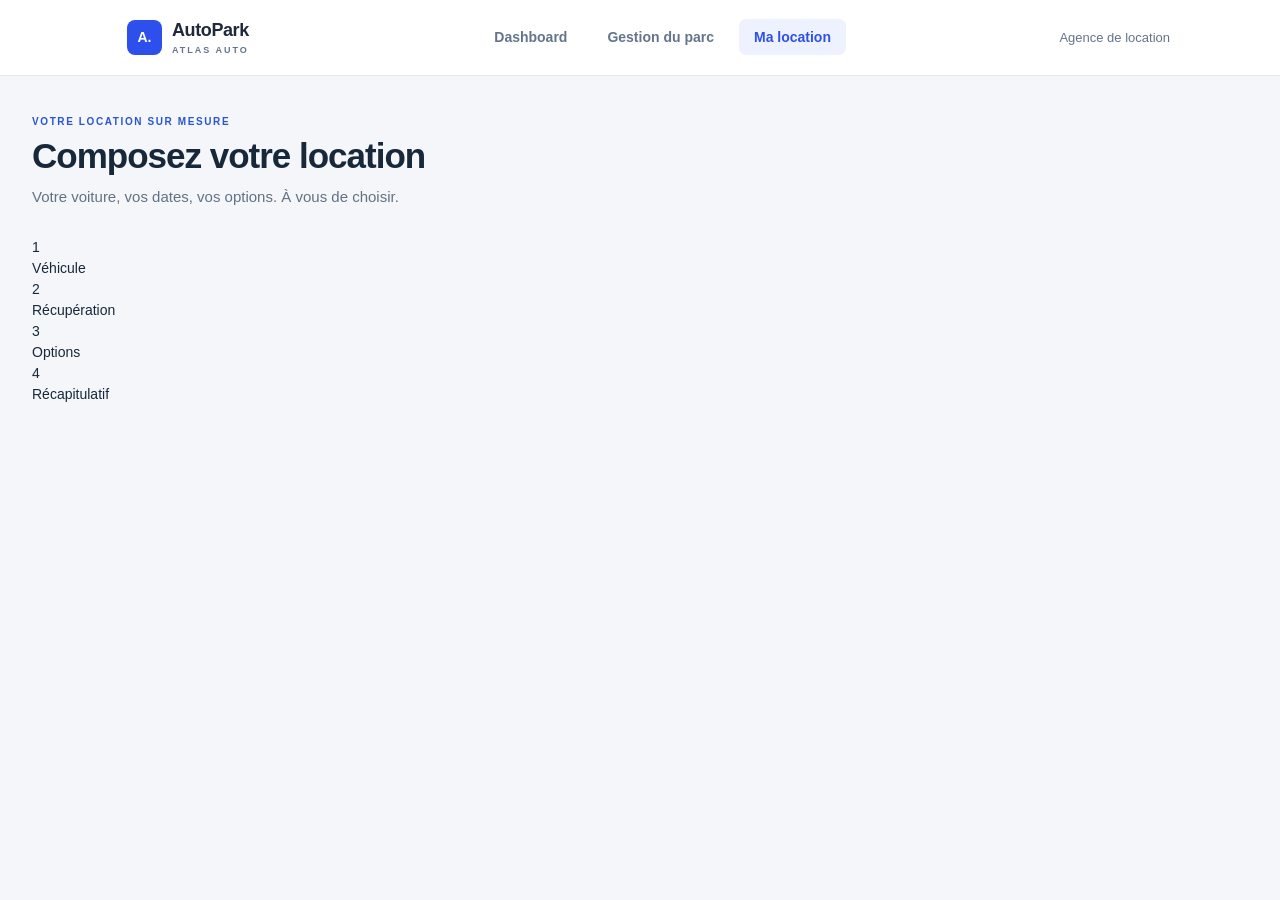
==== index.html @ d65e4b57 "preparation de milieux de travail" ====
<!DOCTYPE html>
<html lang="fr">

<head>
    <meta charset="UTF-8">
    <meta name="viewport" content="width=device-width, initial-scale=1.0">
    <link rel="stylesheet" href="css/style.css">
    <title>AutoPark - Ma location</title>
</head>

<body>

    <!-- HEADER -->
    <header class="header">
        <nav class="navbar">

            <!-- LOGO -->
            <a href="index.html" class="logo">
                <div class="logo-icon">A.</div>

                <div class="logo-text">
                    <h2>AutoPark</h2>
                    <span>ATLAS AUTO</span>
                </div>
            </a>

            <!-- NAVIGATION -->
            <ul class="nav-links">
                <li>
                    <a href="index.html">Dashboard</a>
                </li>

                <li>
                    <a href="voitures.html">Gestion du parc</a>
                </li>
                <li>
                    <a href="location.html" class="active">Ma location</a>
                </li>
            </ul>
            <!-- RIGHT TEXT -->
            <div class="nav-right">
                <span>Agence de location</span>
            </div>
        </nav>
    </header>
    <!-- MAIN -->
   <main id="contenu" class="container main-content">
    <section class="page-intro" aria-labelledby="titre-page">
        <p class="eyebrow">VOTRE LOCATION SUR MESURE</p>
        <h1 id="titre-page">Composez votre location</h1>
        <p>Votre voiture, vos dates, vos options. À vous de choisir.</p>
    </section>
    <section class="ligne">
    <span><p>1</p>Véhicule</span>
    <span><p>2</p>Récupération</span>
    <span><p>3</p>Options</span>
    <span><p>4</p>Récapitulatif</span>


    </section>






   </main>


</body>

</html>
---- css/style.css ----
:root {
  --page: #f4f6fa;
  --surface: #ffffff;
  --text: #18283b;
  --muted: #627184;
  --border: #dbe2eb;
  --primary: #2855d7;
  --primary-dark: #1e41a6;
  --radius: 14px;
}
* {
  box-sizing: border-box;
}
body {
  margin: 0;
  background: var(--page);
  color: var(--text);
  font-family: Arial, Helvetica, sans-serif;
  font-size: 14px;
  line-height: 1.5;
}
button,
input,
select {
  font: inherit;
}
a {
  color: inherit;
}
button,
select {
  cursor: pointer;
}
button {
  border: 0;
}
[hidden] {
  display: none !important;
}
.container {
  width: min(1240px, calc(100% - 64px));
  margin: 0 auto;
}
.site-header {
  background: var(--surface);
  border-bottom: 1px solid var(--border);
}
.header-content {
  min-height: 88px;
  display: flex;
  align-items: center;
  justify-content: space-between;
  gap: 28px;
}
.brand {
  display: flex;
  gap: 12px;
  align-items: center;
  text-decoration: none;
  font-size: 22px;
  font-weight: 800;
  letter-spacing: -0.7px;
}
.brand-mark {
  display: flex;
  align-items: center;
  justify-content: center;
  width: 44px;
  height: 44px;
  border-radius: 12px;
  background: var(--primary);
  color: white;
  font-size: 29px;
}
.brand-mark span {
  color: #c4d2ff;
}
.brand small {
  display: block;
  color: var(--muted);
  font-size: 9px;
  letter-spacing: 2.3px;
}
nav {
  display: flex;
  gap: 8px;
}
nav a {
  padding: 11px 17px;
  border-radius: 8px;
  color: var(--muted);
  font-weight: 700;
  text-decoration: none;
}
nav a:hover {
  background: #f2f5fb;
  color: var(--text);
}
nav a[aria-current="page"] {
  background: #ecf1ff;
  color: #2449b5;
}
.agency-label {
  color: var(--muted);
  font-size: 12px;
}
.main-content {
  padding-top: 38px;
  padding-bottom: 30px;
}
.page-intro {
  margin-bottom: 28px;
}
.eyebrow {
  margin: 0 0 6px;
  color: var(--primary);
  font-size: 10px;
  font-weight: 800;
  letter-spacing: 1.6px;
}
h1,
h2,
h3,
p {
  margin-top: 0;
}
h1 {
  margin-bottom: 9px;
  font-size: clamp(26px, 3vw, 35px);
  line-height: 1.2;
  letter-spacing: -1px;
}
.page-intro > p:last-child {
  margin-bottom: 0;
  color: var(--muted);
  font-size: 15px;
}
h2 {
  margin-bottom: 0;
  font-size: 19px;
  letter-spacing: -0.4px;
}
.panel {
  padding: 26px;
  margin-bottom: 24px;
  border: 1px solid var(--border);
  border-radius: var(--radius);
  background: var(--surface);
  box-shadow: 0 3px 10px #18283b04;
}
.section-heading {
  display: flex;
  justify-content: space-between;
  align-items: center;
  gap: 16px;
  margin-bottom: 24px;
}
.section-note {
  color: var(--muted);
  font-size: 12px;
}
.form-grid {
  display: grid;
  grid-template-columns: repeat(3, minmax(0, 1fr));
  gap: 17px 22px;
}
.field {
  display: flex;
  flex-direction: column;
  min-width: 0;
}
label {
  margin-bottom: 7px;
  font-size: 12px;
  font-weight: 700;
}
label span {
  color: var(--primary);
}
input,
select {
  width: 100%;
  min-height: 44px;
  padding: 10px 12px;
  border: 1px solid #cbd5e1;
  border-radius: 7px;
  background: white;
  color: var(--text);
}
input::placeholder {
  color: #778393;
}
input:focus,
select:focus {
  outline: 3px solid #dce5ff;
  border-color: var(--primary);
}
input[aria-invalid="true"],
select[aria-invalid="true"] {
  border-color: #b42336;
}
.field-help {
  margin-top: 5px;
  color: var(--muted);
  font-size: 11px;
}
.field-error {
  margin-top: 5px;
  color: #ae2134;
  font-size: 12px;
}
.field-error:empty {
  display: none;
}
.form-footer {
  display: flex;
  justify-content: space-between;
  align-items: center;
  gap: 18px;
  border-top: 1px solid #edf0f5;
  padding-top: 20px;
  margin-top: 22px;
}
.form-actions {
  display: flex;
  gap: 10px;
  margin-left: auto;
}
.button {
  display: inline-flex;
  align-items: center;
  justify-content: center;
  min-height: 42px;
  padding: 10px 16px;
  border: 1px solid transparent;
  border-radius: 7px;
  font-weight: 700;
  font-size: 12px;
  white-space: nowrap;
}
.button-primary {
  background: var(--primary);
  color: white;
}
.button-primary:hover {
  background: var(--primary-dark);
}
.button-secondary {
  background: white;
  border-color: #cbd5e1;
  color: #4b5a6c;
}
.button-secondary:hover {
  background: #f3f6fa;
}
.button-edit {
  background: #edf2ff;
  color: #284cae;
}
.button-edit:hover {
  background: #dee7ff;
}
.button-delete {
  background: #fff0f1;
  color: #a52b3b;
}
.button-delete:hover {
  background: #ffdde1;
}
.feedback {
  margin: 0;
  font-size: 13px;
}
.feedback.success {
  color: #167348;
}
.feedback.error {
  color: #ae2134;
}
.inventory-panel {
  padding-bottom: 0;
  overflow: hidden;
}
.toolbar {
  display: grid;
  grid-template-columns: minmax(210px, 2fr) repeat(3, minmax(130px, 1fr)) auto;
  align-items: end;
  gap: 12px;
  margin-bottom: 24px;
}
.toolbar .button {
  min-height: 44px;
}
.inventory-feedback:not(:empty) {
  margin-bottom: 16px;
}
.table-scroll {
  overflow-x: auto;
}
table {
  width: 100%;
  border-collapse: collapse;
  text-align: left;
  white-space: nowrap;
}
th {
  padding: 13px 12px;
  background: #f6f8fc;
  color: #617084;
  font-size: 10px;
  text-transform: uppercase;
  letter-spacing: 0.7px;
}
th:first-child {
  border-radius: 7px 0 0 7px;
}
th:last-child {
  border-radius: 0 7px 7px 0;
}
td {
  padding: 18px 12px;
  border-bottom: 1px solid #edf0f5;
  font-size: 12px;
}
tbody tr:last-child td {
  border-bottom: none;
}
tbody tr:hover {
  background: #fbfcff;
}
.registration {
  padding: 4px 7px;
  border: 1px solid #e0e6ee;
  border-radius: 4px;
  color: #506075;
  font-family: monospace;
  font-size: 11px;
}
.price {
  font-weight: 700;
}
.price span {
  font-size: 10px;
  font-weight: 400;
  color: var(--muted);
}
.badge {
  display: inline-flex;
  align-items: center;
  gap: 6px;
  padding: 5px 9px;
  border-radius: 5px;
  font-weight: 700;
  font-size: 10px;
}
.badge::before {
  content: "";
  width: 5px;
  height: 5px;
  border-radius: 50%;
  background: currentColor;
}
.badge-disponible {
  background: #eaf7f0;
  color: #1d7048;
}
.badge-louee {
  background: #eaf0ff;
  color: #2c53b1;
}
.badge-maintenance {
  background: #fff4df;
  color: #8a5910;
}
.row-actions {
  display: flex;
  gap: 7px;
}
.row-actions .button {
  min-height: 34px;
  padding: 7px 9px;
  font-size: 10px;
}
.empty-state {
  padding: 36px 16px;
  text-align: center;
  color: var(--muted);
}
.empty-state h3 {
  color: var(--text);
  font-size: 16px;
}
.empty-state p {
  margin-bottom: 0;
}
.table-footer {
  display: flex;
  justify-content: space-between;
  gap: 12px;
  margin-top: 5px;
  padding: 15px 0;
  border-top: 1px solid var(--border);
  color: var(--muted);
  font-size: 10px;
}
.site-footer {
  display: flex;
  justify-content: space-between;
  gap: 16px;
  padding-bottom: 28px;
  color: var(--muted);
  font-size: 11px;
}
.site-footer > span {
  color: var(--text);
  font-weight: 800;
}
.site-footer p {
  margin: 0;
}
:focus-visible {
  outline: 3px solid #2855d7;
  outline-offset: 3px;
}
.sr-only {
  position: absolute;
  width: 1px;
  height: 1px;
  padding: 0;
  margin: -1px;
  overflow: hidden;
  clip: rect(0, 0, 0, 0);
  white-space: nowrap;
  border: 0;
}
.skip-link {
  position: absolute;
  top: 8px;
  left: 8px;
  z-index: 10;
  padding: 10px;
  background: white;
  transform: translateY(-160%);
}
.skip-link:focus {
  transform: translateY(0);
}
@media (max-width: 1100px) {
  .toolbar {
    grid-template-columns: repeat(3, minmax(0, 1fr));
  }
  .search-field {
    grid-column: span 2;
  }
  .agency-label {
    display: none;
  }
}
@media (max-width: 760px) {
  .container {
    width: calc(100% - 32px);
  }
  .header-content {
    flex-wrap: wrap;
    gap: 14px;
    padding: 18px 0;
  }
  nav {
    width: 100%;
  }
  nav a {
    flex: 1;
    text-align: center;
    padding: 10px;
  }
  .main-content {
    padding-top: 28px;
  }
  .panel {
    padding: 20px;
  }
  .inventory-panel {
    padding-bottom: 0;
  }
  .section-heading {
    align-items: flex-start;
    flex-direction: column;
    gap: 8px;
  }
  .form-grid {
    grid-template-columns: repeat(2, minmax(0, 1fr));
  }
  .toolbar {
    grid-template-columns: repeat(2, minmax(0, 1fr));
  }
  .search-field {
    grid-column: 1 / -1;
  }
  .table-footer {
    flex-direction: column;
    gap: 4px;
  }
}
@media (max-width: 480px) {
  .form-grid,
  .toolbar {
    grid-template-columns: 1fr;
  }
  .form-footer,
  .form-actions {
    flex-direction: column;
    align-items: stretch;
    width: 100%;
  }
  .form-actions {
    margin-left: 0;
  }
  .site-footer {
    flex-direction: column;
    gap: 5px;
  }
}




/* dashboard */
* {
    margin: 0;
    padding: 0;
    box-sizing: border-box;
}

.header {
    width: 100%;
    background-color: white;
    border-bottom: 1px solid #e2e8f0;
}

.navbar {
    max-width: 1100px;
    min-height: 75px;
    margin: auto;
    padding: 0 20px;

    display: flex;
    justify-content: space-between;
    align-items: center;
}

.logo {
    display: flex;
    align-items: center;
    gap: 10px;
    text-decoration: none;
    color: #1e293b;
}

.logo-icon {
    width: 35px;
    height: 35px;
    background-color: #2d50ed;
    color: white;
    border-radius: 8px;

    display: flex;
    justify-content: center;
    align-items: center;

    font-weight: bold;
}

.logo-text h2 {
    font-size: 18px;
}

.logo-text span {
    display: block;
    font-size: 9px;
    letter-spacing: 2px;
    color: #64748b;
}

.nav-links {
    display: flex;
    align-items: center;
    gap: 10px;
    list-style: none;
}

.nav-links a {
    text-decoration: none;
    color: #64748b;
    padding: 10px 15px;
    border-radius: 7px;
    font-size: 14px;
}

.nav-links a:hover,
.nav-links a.active {
    background-color: #eef2ff;
    color: #2d50ed;
}

.nav-right {
    color: #64748b;
    font-size: 13px;
}



@media (max-width: 650px) {
    .navbar {
        flex-direction: column;
        padding: 15px;
        gap: 15px;
    }

    .nav-links {
        flex-wrap: wrap;
        justify-content: center;
    }

    .nav-right {
        display: none;
    }
}
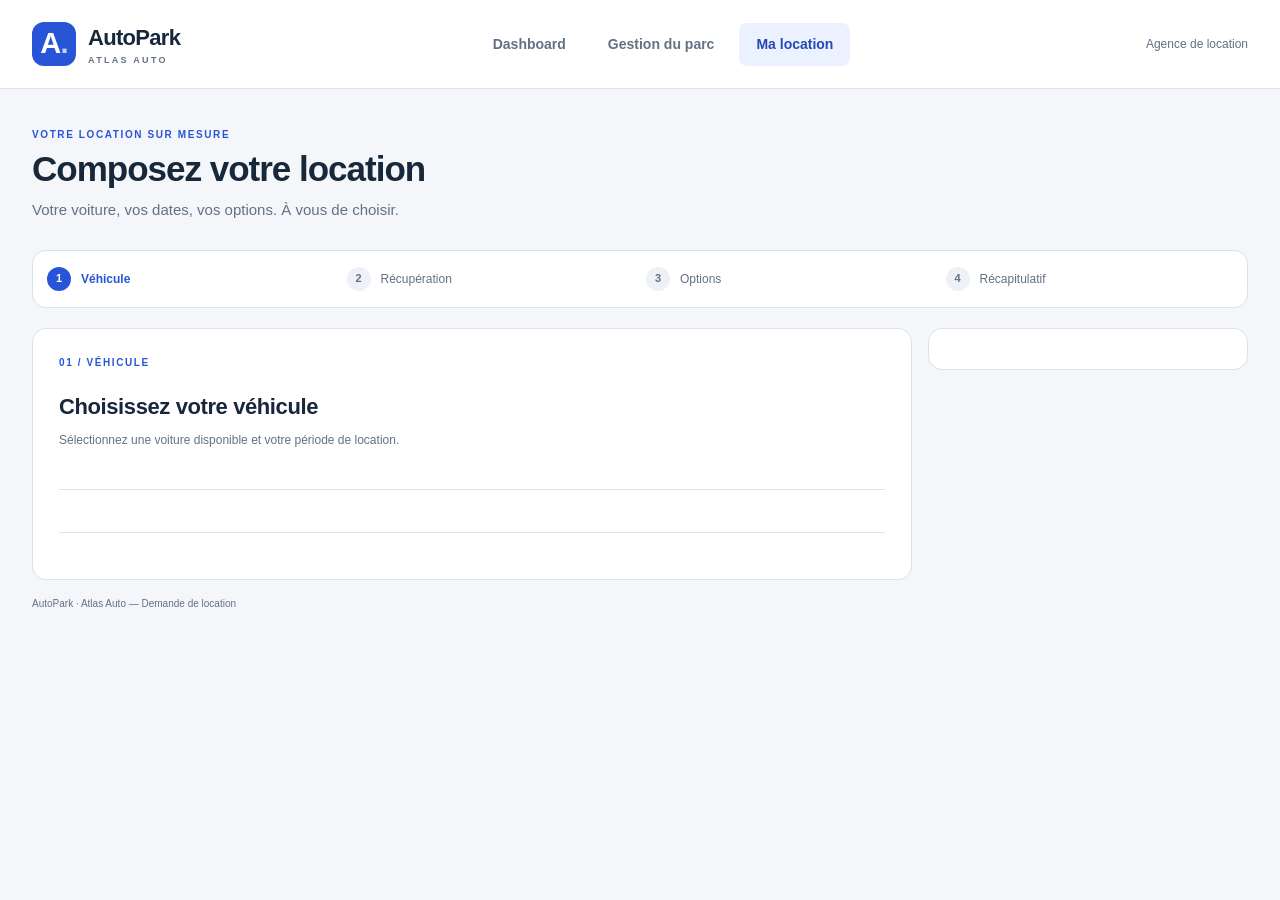
==== commit 1ea7f7d9: "dashboard step1" ====
--- a/index.html
+++ b/index.html
@@ -1,72 +1,63 @@
-<!DOCTYPE html>
+<!doctype html>
 <html lang="fr">
+  <head>
+    <meta charset="UTF-8" />
+    <meta name="viewport" content="width=device-width, initial-scale=1.0" />
+    <title>Ma location · AutoPark</title>
+    <link rel="icon" href="data:," />
+    <link rel="stylesheet" href="css/style.css" />
+    <link rel="stylesheet" href="css/location.css" />
+    <script type="module" src="js/location.js"></script>
+  </head>
+  <body>
+    <header class="site-header">
+      <div class="container header-content">
+        <a class="brand" href="index.html" aria-label="AutoPark — Accueil">
+          <span class="brand-mark" aria-hidden="true">A<span>.</span></span>
+          <span>AutoPark<small>ATLAS AUTO</small></span>
+        </a>
+        <nav aria-label="Navigation principale">
+          <a href="#">Dashboard</a>
+          <a href="voitures.html">Gestion du parc</a>
+          <a href="index.html" aria-current="page">Ma location</a>
+        </nav>
+        <span class="agency-label">Agence de location</span>
+      </div>
+    </header>
 
-<head>
-    <meta charset="UTF-8">
-    <meta name="viewport" content="width=device-width, initial-scale=1.0">
-    <link rel="stylesheet" href="css/style.css">
-    <title>AutoPark - Ma location</title>
-</head>
+    <main id="contenu" class="container main-content">
+      <section class="page-intro">
+        <p class="eyebrow">VOTRE LOCATION SUR MESURE</p>
+        <h1>Composez votre location</h1>
+        <p>Votre voiture, vos dates, vos options. À vous de choisir.</p>
+      </section>
 
-<body>
+      <div class="etapes">
+        <div class="etape active"><span class="numero">1</span>Véhicule</div>
+        <div class="etape"><span class="numero">2</span>Récupération</div>
+        <div class="etape"><span class="numero">3</span>Options</div>
+        <div class="etape"><span class="numero">4</span>Récapitulatif</div>
+      </div>
 
-    <!-- HEADER -->
-    <header class="header">
-        <nav class="navbar">
+      <div class="grille">
+        <section class="boite">
+          <p class="eyebrow">01 / VÉHICULE</p>
+          <h2>Choisissez votre véhicule</h2>
+          <p class="texte">
+            Sélectionnez une voiture disponible et votre période de location.
+          </p>
 
-            <!-- LOGO -->
-            <a href="index.html" class="logo">
-                <div class="logo-icon">A.</div>
+          <form id="formulaire-location">
+            <div class="voitures" id="liste-voitures"></div>
+            <div class="periode"></div>
+            <div class="boutons"></div>
+          </form>
+        </section>
 
-                <div class="logo-text">
-                    <h2>AutoPark</h2>
-                    <span>ATLAS AUTO</span>
-                </div>
-            </a>
+        <aside class="boite resume"></aside>
+      </div>
 
-            <!-- NAVIGATION -->
-            <ul class="nav-links">
-                <li>
-                    <a href="index.html">Dashboard</a>
-                </li>
-
-                <li>
-                    <a href="voitures.html">Gestion du parc</a>
-                </li>
-                <li>
-                    <a href="location.html" class="active">Ma location</a>
-                </li>
-            </ul>
-            <!-- RIGHT TEXT -->
-            <div class="nav-right">
-                <span>Agence de location</span>
-            </div>
-        </nav>
-    </header>
-    <!-- MAIN -->
-   <main id="contenu" class="container main-content">
-    <section class="page-intro" aria-labelledby="titre-page">
-        <p class="eyebrow">VOTRE LOCATION SUR MESURE</p>
-        <h1 id="titre-page">Composez votre location</h1>
-        <p>Votre voiture, vos dates, vos options. À vous de choisir.</p>
-    </section>
-    <section class="ligne">
-    <span><p>1</p>Véhicule</span>
-    <span><p>2</p>Récupération</span>
-    <span><p>3</p>Options</span>
-    <span><p>4</p>Récapitulatif</span>
-
-
-    </section>
-
-
-
-
-
-
-   </main>
-
-
-</body>
-
+      <p class="pied">AutoPark · Atlas Auto — Demande de location</p>
+    </main>
+  </body>
 </html>
--- a/css/location.css
+++ b/css/location.css
@@ -0,0 +1,278 @@
+/* ===== Page "Ma location" ===== */
+
+/* ---- Étapes ---- */
+.etapes {
+  display: grid;
+  grid-template-columns: repeat(4, 1fr);
+  gap: 12px;
+  padding: 16px 14px;
+  margin-bottom: 20px;
+  background: #ffffff;
+  border: 1px solid #dbe2eb;
+  border-radius: 14px;
+}
+.etape {
+  display: flex;
+  align-items: center;
+  gap: 10px;
+  color: #627184;
+  font-size: 12px;
+}
+.numero {
+  display: flex;
+  align-items: center;
+  justify-content: center;
+  width: 24px;
+  height: 24px;
+  border-radius: 50%;
+  background: #eef1f7;
+  font-size: 11px;
+  font-weight: bold;
+}
+.etape.active {
+  color: #2855d7;
+  font-weight: bold;
+}
+.etape.active .numero {
+  background: #2855d7;
+  color: #ffffff;
+}
+
+/* ---- Grille 2 colonnes ---- */
+.grille {
+  display: grid;
+  grid-template-columns: 1fr 320px;
+  gap: 16px;
+  align-items: start;
+}
+.boite {
+  padding: 26px;
+  background: #ffffff;
+  border: 1px solid #dbe2eb;
+  border-radius: 14px;
+}
+.boite h2 {
+  margin-bottom: 8px;
+  font-size: 22px;
+}
+.boite .eyebrow {
+  margin-bottom: 20px;
+}
+.texte {
+  margin-bottom: 18px;
+  color: #627184;
+  font-size: 12px;
+}
+
+/* ---- Voitures ---- */
+.voitures {
+  display: grid;
+  grid-template-columns: repeat(3, 1fr);
+  gap: 12px;
+  margin-bottom: 22px;
+}
+.voiture {
+  position: relative;
+  display: flex;
+  flex-direction: column;
+  gap: 6px;
+  margin: 0;
+  padding: 14px;
+  border: 1px solid #dbe2eb;
+  border-radius: 10px;
+  background: #ffffff;
+  cursor: pointer;
+  font-weight: normal;
+}
+.voiture:hover {
+  border-color: #aebcf0;
+}
+.voiture input {
+  position: absolute;
+  opacity: 0;
+  width: 1px;
+  min-height: 0;
+  padding: 0;
+}
+.voiture:has(input:checked) {
+  padding: 13px;
+  border: 2px solid #2855d7;
+  background: #f7f9ff;
+}
+.type {
+  align-self: flex-start;
+  padding: 6px 10px;
+  margin-bottom: 8px;
+  border-radius: 4px;
+  background: #eaf0ff;
+  color: #2c53b1;
+  font-size: 9px;
+  font-weight: bold;
+}
+.nom {
+  color: #18283b;
+  font-size: 13px;
+  font-weight: bold;
+}
+.statut {
+  color: #1d7048;
+  font-size: 10px;
+}
+.prix {
+  margin-top: 6px;
+  color: #2855d7;
+  font-size: 13px;
+  font-weight: bold;
+}
+.rond {
+  position: absolute;
+  top: 16px;
+  right: 14px;
+  width: 14px;
+  height: 14px;
+  border: 1px solid #cbd5e1;
+  border-radius: 50%;
+  background: #ffffff;
+}
+.voiture:has(input:checked) .rond {
+  border: 4px solid #2855d7;
+  box-shadow: 0 0 0 1px #2855d7;
+}
+.voiture:has(input:focus-visible) {
+  outline: 3px solid #2855d7;
+  outline-offset: 2px;
+}
+
+/* ---- Période ---- */
+.periode {
+  padding-top: 20px;
+  border-top: 1px solid #dbe2eb;
+}
+.periode h3 {
+  margin-bottom: 18px;
+  font-size: 14px;
+}
+.dates {
+  display: grid;
+  grid-template-columns: 1fr 1fr;
+  gap: 16px;
+  margin-bottom: 18px;
+}
+.champ {
+  display: flex;
+  flex-direction: column;
+}
+.info {
+  margin: 0;
+  padding: 12px 14px;
+  border-radius: 6px;
+  background: #eef2ff;
+  color: #2449b5;
+  font-size: 11px;
+}
+.info.gris-fond {
+  background: #f3f5f9;
+  color: #627184;
+}
+
+/* ---- Boutons ---- */
+.boutons {
+  display: flex;
+  justify-content: space-between;
+  margin-top: 22px;
+  padding-top: 20px;
+  border-top: 1px solid #dbe2eb;
+}
+.btn {
+  padding: 12px 20px;
+  border-radius: 7px;
+  font-size: 12px;
+  font-weight: bold;
+}
+.btn.blanc {
+  background: #ffffff;
+  border: 1px solid #cbd5e1;
+  color: #18283b;
+}
+.btn.blanc:hover {
+  background: #f3f6fa;
+}
+.btn.bleu {
+  min-width: 116px;
+  background: #2855d7;
+  color: #ffffff;
+}
+.btn.bleu:hover {
+  background: #1e41a6;
+}
+
+/* ---- Résumé ---- */
+.resume {
+  padding: 20px;
+  font-size: 11px;
+}
+.resume h2 {
+  font-size: 16px;
+}
+.sous-titre {
+  margin-bottom: 14px;
+  color: #627184;
+}
+.resume hr {
+  border: 0;
+  border-top: 1px solid #dbe2eb;
+  margin: 14px 0;
+}
+.date {
+  margin-bottom: 4px;
+  font-size: 12px;
+  font-weight: bold;
+}
+.gris {
+  margin-bottom: 12px;
+  color: #627184;
+  font-size: 10px;
+}
+.ligne {
+  display: flex;
+  justify-content: space-between;
+  margin-bottom: 8px;
+  color: #627184;
+}
+.ligne b {
+  color: #18283b;
+}
+.total {
+  display: flex;
+  justify-content: space-between;
+  align-items: center;
+  margin-bottom: 14px;
+  font-weight: bold;
+}
+.total strong {
+  color: #2855d7;
+  font-size: 22px;
+}
+
+/* ---- Pied ---- */
+.pied {
+  margin-top: 16px;
+  color: #627184;
+  font-size: 10px;
+}
+
+/* ---- Responsive ---- */
+@media (max-width: 900px) {
+  .grille {
+    grid-template-columns: 1fr;
+  }
+}
+@media (max-width: 650px) {
+  .etapes {
+    grid-template-columns: repeat(2, 1fr);
+  }
+  .voitures,
+  .dates {
+    grid-template-columns: 1fr;
+  }
+}
